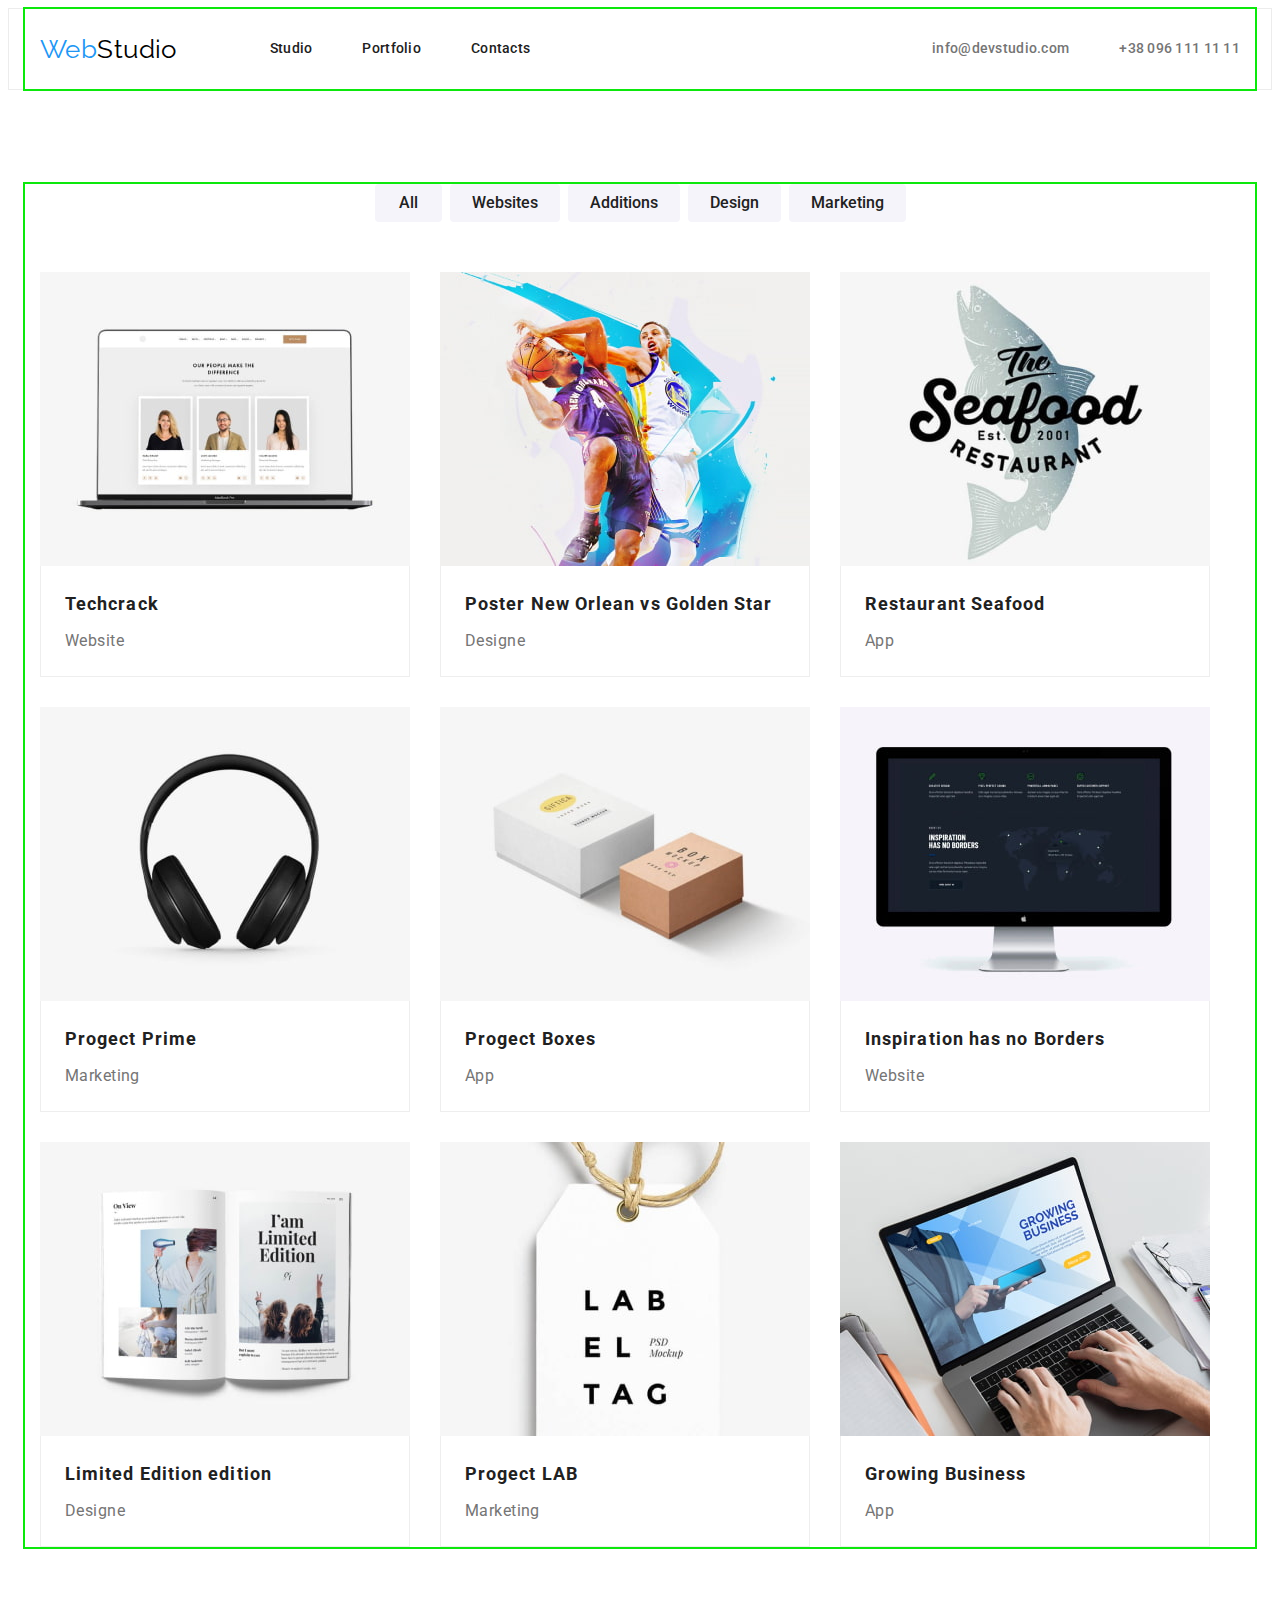
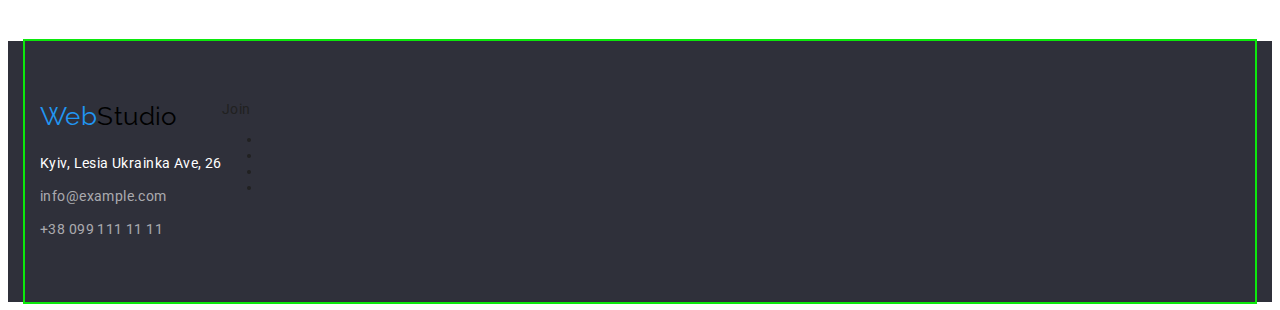
==== portfolio.html @ e5a529a4 "Create" ====
<!doctype html>
<html lang="en">

<head>
  <meta charset="UTF-8">
  <meta name="viewport" content="width=device-width, initial-scale=1.0">
  <title>markup-hw-02</title>

  <link rel="preconnect" href="https://fonts.googleapis.com">
  <link rel="preconnect" href="https://fonts.gstatic.com" crossorigin>
  <link href="https://fonts.googleapis.com/css2?family=Raleway:wght@700&family=Roboto:wght@400;500;700;900&display=swap"
    rel="stylesheet">
  
  <link rel="stylesheet" href="https://cdnjs.cloudflare.com/ajax/libs/modern-normalize/1.1.0/modern-normalize.min.css"
    integrity="sha512-wpPYUAdjBVSE4KJnH1VR1HeZfpl1ub8YT/NKx4PuQ5NmX2tKuGu6U/JRp5y+Y8XG2tV+wKQpNHVUX03MfMFn9Q=="
    crossorigin="anonymous" referrerpolicy="no-referrer">
  
  <link rel="stylesheet" href="./css/styles.css">
</head>

<body>

  <header class="header">
    <div class="main-nav container">
  
      <a href="" class="logo"><span class="logo-accent">Web</span>Studio</a>
  
      <nav>
        <ul class="nav list">
          <li class="nav-item">
            <a href="./index.html" class="nav-item-link">Studio</a>
          </li>
          <li class="nav-item">
            <a href="./portfolio.html" class="nav-item-link active">Portfolio</a>
          </li>
          <li class="nav-item">
            <a href="" class="nav-item-link">Contacts</a>
          </li>
        </ul>
      </nav>
  
      <ul class="contacts list">
        <li class="contacts-item">
          <a href="mailto:info@devstudio.com" class="contacts-item-link">info@devstudio.com</a>
        </li>
        <li class="contacts-item">
          <a href="tel:+380961111111" class="contacts-item-link">+38 096 111 11 11</a>
        </li>
      </ul>
    </div>
  </header>

  <main>
    <!-- <h1 class="hidden">Portfolio</h1> -->
  
    <section class="section">
      <!-- <h2 class="hidden">Filter of works</h2> -->
      <div class="container">
        <ul class="filter-list list">

          <li>
            <button type="button" class="button">All</button>
          </li>

          <li>
            <button type="button" class="button">Websites</button>
          </li>

          <li>
            <button type="button" class="button">Additions</button>
          </li>

          <li>
            <button type="button" class="button">Design</button>
          </li>

          <li>
            <button type="button" class="button">Marketing</button>
          </li>
        </ul>   


      
        <ul class="portfolio list">
          <li class="portfolio-item">
            <a href="" class="portfolio-item-link">
              <img src="./img/portfolio/tech.jpg" alt="the promo site on a laptop" class="img">
              
              <div class="portfolio-item-link-content">
                <h3 class="title">Techcrack</h3>
                <p class="descr">Website</p>
              </div>

            </a>
          </li>
        
          <li class="portfolio-item">
            <a href="" class="portfolio-item-link">
              <img src="./img/portfolio/new-orleans.jpg" alt="two basketball players" class="img">
              
              <div class="portfolio-item-link-content">
                <h3 class="title">Poster New Orlean vs Golden Star</h3>
                <p class="descr">Designe</p>
              </div>

            </a>
          </li>
        
          <li class="portfolio-item">
            <a href="" class="portfolio-item-link">
            <img src="./img/portfolio/seafood.jpg" alt="the logo seafood restaurant" class="img">
              
              <div class="portfolio-item-link-content">
                <h3 class="title">Restaurant Seafood</h3>
                <p class="descr">App</p>
              </div>

            </a>
          </li>
        
          <li class="portfolio-item">
            <a href="" class="portfolio-item-link">
              <img src="./img/portfolio/prime.jpg" alt="headphones" class="img">
              
              <div class="portfolio-item-link-content">
                <h3 class="title">Progect Prime</h3>
                <p class="descr">Marketing</p>
              </div>

            </a>
          </li>
        
          <li class="portfolio-item">
            <a href="" class="portfolio-item-link">
              <img src="./img/portfolio/boxes.jpg" alt="two boxes" class="img">
              
              <div class="portfolio-item-link-content">
                <h3 class="title">Progect Boxes</h3>
                <p class="descr">App</p>
              </div>

            </a>
          </li>
        
          <li class="portfolio-item">
            <a href="" class="portfolio-item-link">
              <img src="./img/portfolio/inspiration.jpg" alt="the site on a monitor screen" class="img">
              
              <div class="portfolio-item-link-content">
                <h3 class="title">Inspiration has no Borders</h3>
                <p class="descr">Website</p>
              </div>

            </a>
          </li>
        
          <li class="portfolio-item">
            <a href="" class="portfolio-item-link">
              <img src="./img/portfolio/limited-edition.jpg" alt="an opened magazine" class="img">
              
              <div class="portfolio-item-link-content">
                <h3 class="title">Limited Edition edition</h3>
                <p class="descr">Designe</p>
              </div>

            </a>
          </li>
        
          <li class="portfolio-item">
            <a href="" class="portfolio-item-link">
              <img src="./img/portfolio/lab.jpg" alt="a label with the logo" class="img">
              
              <div class="portfolio-item-link-content">
                <h3 class="title">Progect LAB</h3>
                <p class="descr">Marketing</p>
              </div>

            </a>
          </li>
        
          <li class="portfolio-item">
            <a href="" class="portfolio-item-link">
              <img src="./img/portfolio/growing-business.jpg" alt="heands that print on a laptop" class="img">
              
              <div class="portfolio-item-link-content">
                <h3 class="title">Growing Business</h3>
                <p class="descr">App</p>
              </div>
            </a>
          </li>
        </ul>
      </div>
    </section>
  </main>

  <footer class="footer">
    <div class="footer-page container">
      <div class="footer-page-contacts">
        <a href="" class="logo"><span class="logo-accent">Web</span>Studio</a>
        <address>
          <a href="" class="footer-page-contacts-adress">Kyiv, Lesia Ukrainka Ave, 26</a>
          <a href="mailto:info@example.com" class="footer-page-contacts-link">info@example.com</a>
          <a href="tel:+380991111111" class="footer-page-contacts-link">+38 099 111 11 11</a>
        </address>
      </div>
  
      <div>
        <p>Join</p>
        <ul>
          <li><a href=""></a></li>
          <li><a href=""></a></li>
          <li><a href=""></a></li>
          <li><a href=""></a></li>
        </ul>
      </div>
    </div>
  </footer>






</body>

</html>
---- css/styles.css ----
:root {
  --primary-text-color: #757575;
  --accent-color: #2196f3;
  --primary-white-color: #ffffff; 
}

body {
  font-family: "Roboto", sans-serif;
  font-size: 14px;
  letter-spacing: 0.03em;
  list-style-type: none;
  color: #212121;
  background-color: var(--primary-white-color);
}

/* utilities */

.container {
  width: 1200px;
  margin: 0 auto;
  padding: 0 15px;

  outline: 2px solid rgb(12, 232, 12);
}

.section {
  padding-top: 94px;
  padding-bottom: 94px;
}

.list {
  margin: 0;
  padding: 0;
  list-style: none;
}

h1,
h2,
h3,
h4,
h5,
h6,
p {
  margin: 0;
  padding: 0;
}

.logo {
  font-family: "Raleway", sans-serif;
  font-size: 26px;
  line-height: 1.19;
  color: #000000;
  text-decoration: none;
}

.logo-accent {
  color: var(--accent-color);
}

.img {
  display: block;
  max-width: 100%;
}

.hidden {
  margin: 0;
  visibility: hidden;
}

.active {
  color: var(--accent-color);
}

/* Studio page */

/* header */

.header {
  background-color: var(--primary-white-color);
  border: 1px solid #ececec;
}

.main-nav {
  display: flex;
  align-items: center;
}

.nav {
  display: flex;
  margin-left: 93px;

  font-weight: 500;
  line-height: 1.14;
  letter-spacing: 0.02em;
}

.nav-item:not(:first-child) {
  margin-left: 50px;
}

.nav-item-link {
  display: block;
  padding-top: 32px;
  padding-bottom: 32px;

  color: #212121;
  text-decoration: none;
}

.nav-item-link:hover,
.nav-item-link:focus {
  color: var(--accent-color);
}

.contacts {
  display: flex;
  margin-left: auto;

  font-weight: 500;
  line-height: 1.14;
  letter-spacing: 0.02em;
}

.contacts-item:not(:first-child) {
  margin-left: 50px;
}

.contacts-item-link {
  display: block;
  padding-top: 32px;
  padding-bottom: 32px;

  color: var(--primary-text-color);
  text-decoration: none;
}

.contacts-item-link:hover,
.contacts-item-link:focus {
  color: var(--accent-color);
}

/* hero */

.hero {
  text-align: center;
  background-color: #2f303a;
}

.hero-title {
  margin-bottom: 30px;

  font-weight: 900;
  font-size: 44px;
  line-height: 1.36;
  letter-spacing: 0.06em;
  text-transform: uppercase;
  color: var(--primary-white-color);
}

.hero-button {
  min-width: 216px;
  padding: 10px 32px;

  font-family: "Roboto", sans-serif;
  font-weight: 700;
  font-size: 16px;
  line-height: 1.88;
  text-align: center;
  letter-spacing: 0.06em;
  color: var(--primary-white-color);

  background-color: var(--accent-color);
  border-style: none;
  box-shadow: 0px 4px 4px rgba(0, 0, 0, 0.15);
  border-radius: 4px;
  cursor: pointer;
}

/* features */

.features-list {
  display: flex;
  flex-wrap: wrap;
  column-gap: 30px;
  align-items: flex-start;
}

.features-list-item {
  flex-basis: calc((100% - 3 * 30px) / 4);
}

.features-list-item-title {  
  margin-bottom: 10px;

  font-weight: 700;
  line-height: 1.14;
  text-transform: uppercase;
}

.features-list-item-descr {
  line-height: 1.71;
  color: var(--primary-text-color);
}

/* services */

.services.section {
  padding-top: 0;
}

.services-title,
.team-title,
.customers-title {  
  margin-bottom: 50px;

  font-weight: 700;
  font-size: 36px;
  line-height: 1.17;
  text-align: center;
}

.services-list {
  display: flex;
  flex-wrap: wrap;
  column-gap: 30px;
}

.services-list-item {
  flex-basis: calc((100% - 2 * 30px) / 3);
}

/* team */

.team {
  background-color: #f5f4fa;
}

.team-list {
  display: flex;
  flex-wrap: wrap;
  column-gap: 30px;
}

.team-list-item {
  flex-basis: calc((100% - 3 * 30px) / 4);

  background: var(--primary-white-color);
  box-shadow: 0px 1px 3px rgba(0, 0, 0, 0.12), 
              0px 1px 1px rgba(0, 0, 0, 0.14),
              0px 2px 1px rgba(0, 0, 0, 0.2);
  border-radius: 0px 0px 4px 4px;
}

.team-list-item .img {
  margin-bottom: 30px;
}

.team-list-item-title { 
  margin-bottom: 10px;

  font-weight: 500;
  font-size: 16px;
  line-height: 1.19;
  text-align: center;
  color: #212121;
}

.team-list-item-descr {
  margin-top: 0;
  margin-bottom: 16px;

  font-size: 16px;
  line-height: 1.19;
  text-align: center;
  color: var(--primary-text-color);
}

/* regular customers */

.customers-list {
  display: flex;
  flex-wrap: wrap;
  column-gap: 30px;
}

.customers-list-item {
  flex-basis: calc((100% - 5 * 30px) / 6);
}

/* footer */

.footer {
  background: #2f303a;
}

.footer .container {
  padding-top: 60px;
  padding-bottom: 60px;
}

.footer-page {
  display: flex;
}

.footer-page-contacts .logo {
  display: block;
  margin-bottom: 20px;
}

.footer-page-contacts-adress {
  display: inline-block;
  font-style: normal;
  font-size: 14px;
  line-height: 1.71;
  color: var(--primary-white-color);
  text-decoration: none;
}

.footer-page-contacts-link {
  display: block;
  font-style: normal;
  font-size: 14px;
  line-height: 1.71;
  color: rgba(255, 255, 255, 0.6);
  text-decoration: none;
}

.footer-page-contacts-link:not(:first-child) {
  margin-top: 9px;
}

.footer-contacts-link:hover,
.footer-contacts-link:focus {
  color: var(--accent-color);
}

/* Portfolio page */

/* filter */

.filter-list {
  display: flex;
  justify-content: center;
  flex-wrap: wrap;
  column-gap: 8px;
  margin-bottom: 50px;
}

.filter-list .button {
  min-width: 67px;
  padding: 6px 22px;

  font-family: "Roboto", sans-serif;
  font-weight: 500;
  font-size: 16px;
  line-height: 1.62;
  text-align: center;
  color: #212121;

  background: #f5f4fa;
  border: none;
  border-radius: 4px;

  cursor: pointer;
}

.filter-list-item .button:hover {
  color: var(--primary-white-color);
  background-color: var(--accent-color);
  box-shadow: 0px 3px 1px rgba(0, 0, 0, 0.1), 
              0px 1px 2px rgba(0, 0, 0, 0.08),
              0px 2px 2px rgba(0, 0, 0, 0.12);
}

/* portfolio */

.portfolio {
  display: flex;
  flex-wrap: wrap;
  gap: 30px;
}

.portfolio-item-link { 
  text-decoration: none;
}

.portfolio-item-link-content {
  padding: 20px 24px;
  border-left: 1px solid #eeeeee;
  border-right: 1px solid #eeeeee;
  border-bottom: 1px solid #eeeeee;  
}

.portfolio-item-link-content .title {  
  margin-bottom: 4px;
  font-size: 18px;
  line-height: 2;
  letter-spacing: 0.06em;
  color: #212121;
}

.portfolio-item-link-content .descr {
  font-size: 16px;
  line-height: 1.88;
  color: var(--primary-text-color);
}
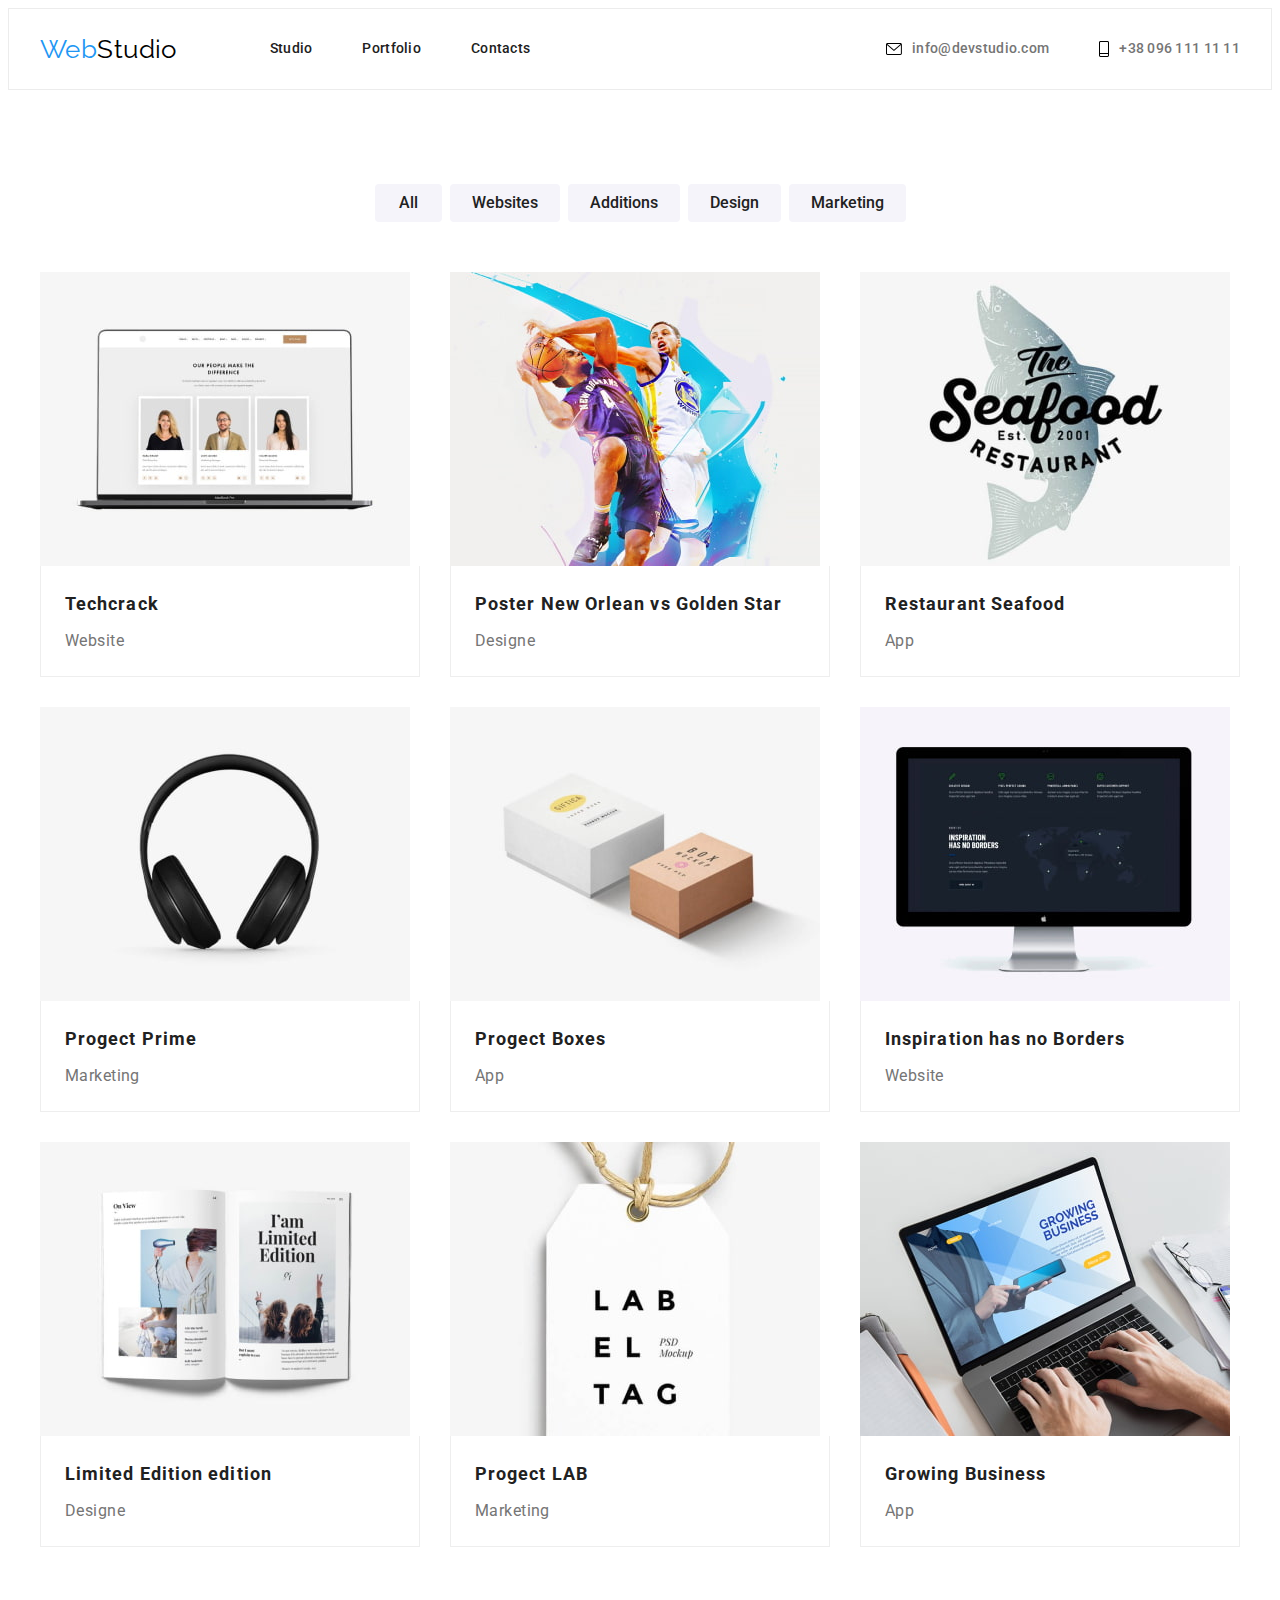
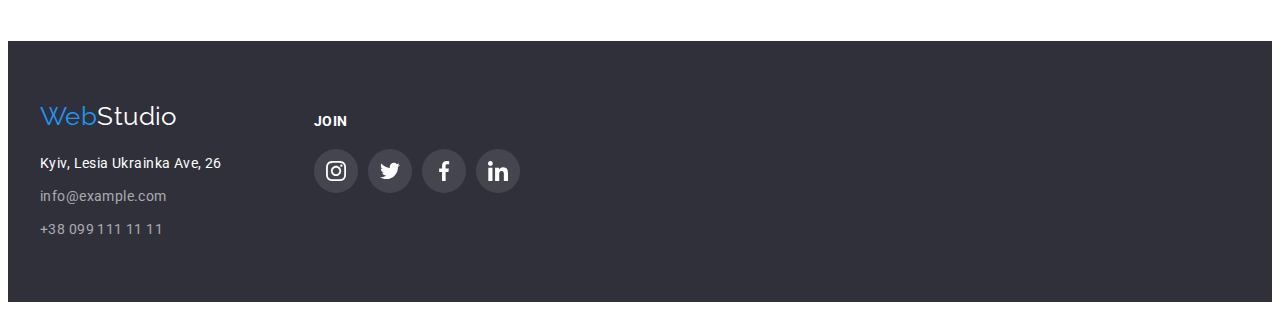
==== commit f57ff312: "Add decoration effects and elements" ====
--- a/portfolio.html
+++ b/portfolio.html
@@ -22,16 +22,15 @@
 
   <header class="header">
     <div class="main-nav container">
-  
       <a href="" class="logo"><span class="logo-accent">Web</span>Studio</a>
   
       <nav>
         <ul class="nav list">
           <li class="nav-item">
-            <a href="./index.html" class="nav-item-link">Studio</a>
+            <a href="./index.html" class="nav-item-link active">Studio</a>
           </li>
           <li class="nav-item">
-            <a href="./portfolio.html" class="nav-item-link active">Portfolio</a>
+            <a href="./portfolio.html" class="nav-item-link">Portfolio</a>
           </li>
           <li class="nav-item">
             <a href="" class="nav-item-link">Contacts</a>
@@ -41,20 +40,30 @@
   
       <ul class="contacts list">
         <li class="contacts-item">
-          <a href="mailto:info@devstudio.com" class="contacts-item-link">info@devstudio.com</a>
+          <a href="mailto:info@devstudio.com" class="contacts-item-link">
+            <svg class="icon-mail">
+              <use href="./img/icon-sprite.svg#icon-mail"></use>
+            </svg>
+            info@devstudio.com</a>
         </li>
+  
         <li class="contacts-item">
-          <a href="tel:+380961111111" class="contacts-item-link">+38 096 111 11 11</a>
+          <a href="tel:+380961111111" class="contacts-item-link">
+            <svg class="icon-phone">
+              <use href="./img/icon-sprite.svg#icon-phone"></use>
+            </svg>
+            +38 096 111 11 11
+          </a>
         </li>
       </ul>
     </div>
   </header>
 
   <main>
-    <!-- <h1 class="hidden">Portfolio</h1> -->
+    <h1 class="visually-hidden">Portfolio</h1>
   
     <section class="section">
-      <!-- <h2 class="hidden">Filter of works</h2> -->
+      <h2 class="visually-hidden">Filter of works</h2>
       <div class="container">
         <ul class="filter-list list">
 
@@ -204,14 +213,44 @@
         </address>
       </div>
   
-      <div>
-        <p>Join</p>
-        <ul>
-          <li><a href=""></a></li>
-          <li><a href=""></a></li>
-          <li><a href=""></a></li>
-          <li><a href=""></a></li>
+      <div class="footer-page-links">
+        <p class="title">Join</p>
+  
+        <ul class="items list">
+          <li>
+            <a href="https://www.instagram.com/" class="socials-icon-bg">
+              <svg class="socials-icon">
+                <use href="./img/icon-sprite.svg#icon-instagram"></use>
+              </svg>
+            </a>
+          </li>
+  
+          <li>
+            <a href="https://twitter.com/" class="socials-icon-bg">
+              <svg class="socials-icon">
+                <use href="./img/icon-sprite.svg#icon-twitter"></use>
+              </svg>
+            </a>
+          </li>
+  
+          <li>
+            <a href="https://www.facebook.com/" class="socials-icon-bg">
+              <svg class="socials-icon">
+                <use href="./img/icon-sprite.svg#icon-facebook"></use>
+              </svg>
+            </a>
+          </li>
+  
+          <li>
+            <a href="https://www.linkedin.com/" class="socials-icon-bg">
+              <svg class="socials-icon">
+                <use href="./img/icon-sprite.svg#icon-linkedin"></use>
+              </svg>
+            </a>
+          </li>
         </ul>
+        </li>
+  
       </div>
     </div>
   </footer>
--- a/css/styles.css
+++ b/css/styles.css
@@ -1,7 +1,7 @@
 :root {
   --primary-text-color: #757575;
   --accent-color: #2196f3;
-  --primary-white-color: #ffffff; 
+  --primary-white-color: #ffffff;
 }
 
 body {
@@ -20,7 +20,7 @@
   margin: 0 auto;
   padding: 0 15px;
 
-  outline: 2px solid rgb(12, 232, 12);
+  /* outline: 2px solid rgb(12, 232, 12); */
 }
 
 .section {
@@ -62,9 +62,18 @@
   max-width: 100%;
 }
 
-.hidden {
-  margin: 0;
-  visibility: hidden;
+.visually-hidden {
+  position: absolute;
+  width: 1px;
+  height: 1px;
+  margin: -1px;
+  border: 0;
+  padding: 0;
+
+  white-space: nowrap;
+  clip-path: inset(100%);
+  clip: rect(0 0 0 0);
+  overflow: hidden;
 }
 
 .active {
@@ -125,10 +134,24 @@
   margin-left: 50px;
 }
 
+.icon-mail {
+  width: 16px;
+  height: 12px;
+  margin-right: 10px;
+}
+
+.icon-phone {
+  width: 10px;
+  height: 16px;
+  margin-right: 10px;
+}
+
 .contacts-item-link {
-  display: block;
+  display: flex;
+  align-items: center;
   padding-top: 32px;
   padding-bottom: 32px;
+  
 
   color: var(--primary-text-color);
   text-decoration: none;
@@ -137,17 +160,35 @@
 .contacts-item-link:hover,
 .contacts-item-link:focus {
   color: var(--accent-color);
+  fill: var(--accent-color);
 }
 
 /* hero */
 
 .hero {
+  max-width: 1600px;
+  height: 600px;
+  margin-left: auto;
+  margin-right: auto;
+  padding: 200px 0;
+
   text-align: center;
-  background-color: #2f303a;
+
+  background-color: #c4c4c4;
+  background-image: linear-gradient(
+      rgba(47, 48, 58, 0.4),
+      rgba(47, 48, 58, 0.4)
+    ),
+    url(../img/hero.jpg);
+  background-repeat: no-repeat;
+  background-position: center;
+  border: 1px solid #000000;
+  box-shadow: 0px 4px 4px rgba(0, 0, 0, 0.25);
 }
 
 .hero-title {
-  margin-bottom: 30px;
+  margin: 0 auto 30px auto;
+  max-width: 696px;
 
   font-weight: 900;
   font-size: 44px;
@@ -165,7 +206,6 @@
   font-weight: 700;
   font-size: 16px;
   line-height: 1.88;
-  text-align: center;
   letter-spacing: 0.06em;
   color: var(--primary-white-color);
 
@@ -180,16 +220,34 @@
 
 .features-list {
   display: flex;
+  align-items: flex-start;
   flex-wrap: wrap;
   column-gap: 30px;
-  align-items: flex-start;
+  
 }
 
 .features-list-item {
   flex-basis: calc((100% - 3 * 30px) / 4);
 }
 
-.features-list-item-title {  
+.features-list-item-bg {
+  display: flex;
+  justify-content: center;
+  align-items: center;
+  width: 270px;
+  height: 120px;
+  margin-bottom: 30px;
+
+  background-color: #f5f4fa;
+  border-radius: 4px;
+}
+
+.features-list-item-bg .icon {
+  width: 70px;
+  height: 70px;
+}
+
+.features-list-item-title {
   margin-bottom: 10px;
 
   font-weight: 700;
@@ -210,7 +268,7 @@
 
 .services-title,
 .team-title,
-.customers-title {  
+.customers-title {
   margin-bottom: 50px;
 
   font-weight: 700;
@@ -245,9 +303,8 @@
   flex-basis: calc((100% - 3 * 30px) / 4);
 
   background: var(--primary-white-color);
-  box-shadow: 0px 1px 3px rgba(0, 0, 0, 0.12), 
-              0px 1px 1px rgba(0, 0, 0, 0.14),
-              0px 2px 1px rgba(0, 0, 0, 0.2);
+  box-shadow: 0px 1px 3px rgba(0, 0, 0, 0.12), 0px 1px 1px rgba(0, 0, 0, 0.14),
+    0px 2px 1px rgba(0, 0, 0, 0.2);
   border-radius: 0px 0px 4px 4px;
 }
 
@@ -255,7 +312,7 @@
   margin-bottom: 30px;
 }
 
-.team-list-item-title { 
+.team-list-item-title {
   margin-bottom: 10px;
 
   font-weight: 500;
@@ -275,6 +332,37 @@
   color: var(--primary-text-color);
 }
 
+.team-list-item .socials {
+  display: flex;
+  padding-left: 32px;
+  padding-right: 32px;
+  padding-bottom: 30px;
+  column-gap: 10px;
+}
+
+.socials-icon-bg {
+  display: flex;
+  justify-content: center;
+  align-items: center;
+  width: 44px;
+  height: 44px;
+  
+  background-color: var(--primary-white-color);
+  border-radius: 50%;
+  fill: #afb1b8;
+}
+
+.socials-icon {
+  width: 20px;
+  height: 20px;
+}
+
+.socials-icon-bg:hover,
+.socials-icon-bg:focus {
+  background-color: var(--accent-color);
+  fill: var(--primary-white-color);
+}
+
 /* regular customers */
 
 .customers-list {
@@ -285,6 +373,29 @@
 
 .customers-list-item {
   flex-basis: calc((100% - 5 * 30px) / 6);
+}
+
+.customers-list-item-bg {
+  display: flex;
+  justify-content: center;
+  align-items: center;
+  width: 170px;
+  height: 92px;
+  
+  border: 1px solid #afb1b8;
+  border-radius: 4px;
+  fill: #afb1b8;
+}
+
+.customers-list-item-icon {
+  width: 106px;
+  height: 60px;
+}
+
+.customers-list-item-bg:hover,
+.customers-list-item-bg:focus {
+  fill: var(--accent-color);
+  border: 1px solid var(--accent-color);
 }
 
 /* footer */
@@ -300,11 +411,13 @@
 
 .footer-page {
   display: flex;
+  column-gap: 92px;
 }
 
 .footer-page-contacts .logo {
   display: block;
   margin-bottom: 20px;
+  color: var(--primary-white-color);
 }
 
 .footer-page-contacts-adress {
@@ -334,6 +447,39 @@
   color: var(--accent-color);
 }
 
+.footer-page-links {
+  padding-top: 12px;
+}
+
+.footer-page-links .title {
+  margin-bottom: 20px;
+
+  font-family: "Roboto";
+  font-style: normal;
+  font-weight: 700;
+  font-size: 14px;
+  line-height: 16px;
+  letter-spacing: 0.03em;
+  text-transform: uppercase;
+
+  color: #ffffff;
+}
+
+.footer-page-links .items {
+  display: flex;
+  column-gap: 10px;
+}
+
+.items .socials-icon-bg {
+  background: rgba(255, 255, 255, 0.1);
+  fill: var(--primary-white-color);
+}
+
+.items .socials-icon-bg:hover,
+.items .socials-icon-bg:focus {
+  background-color: var(--accent-color);
+}
+
 /* Portfolio page */
 
 /* filter */
@@ -364,12 +510,11 @@
   cursor: pointer;
 }
 
-.filter-list-item .button:hover {
+.filter-list .button:hover {
   color: var(--primary-white-color);
   background-color: var(--accent-color);
-  box-shadow: 0px 3px 1px rgba(0, 0, 0, 0.1), 
-              0px 1px 2px rgba(0, 0, 0, 0.08),
-              0px 2px 2px rgba(0, 0, 0, 0.12);
+  box-shadow: 0px 3px 1px rgba(0, 0, 0, 0.1), 0px 1px 2px rgba(0, 0, 0, 0.08),
+    0px 2px 2px rgba(0, 0, 0, 0.12);
 }
 
 /* portfolio */
@@ -380,7 +525,18 @@
   gap: 30px;
 }
 
-.portfolio-item-link { 
+.portfolio-item {
+  width: calc((100% - 2 * 30px)/3);
+}
+
+.portfolio-item:hover {
+  background: #ffffff;
+  border: 1px solid #eeeeee;
+  box-shadow: 0px 1px 1px rgba(0, 0, 0, 0.12), 0px 4px 4px rgba(0, 0, 0, 0.06),
+    1px 4px 6px rgba(0, 0, 0, 0.16);
+}
+
+.portfolio-item-link {
   text-decoration: none;
 }
 
@@ -388,10 +544,10 @@
   padding: 20px 24px;
   border-left: 1px solid #eeeeee;
   border-right: 1px solid #eeeeee;
-  border-bottom: 1px solid #eeeeee;  
-}
-
-.portfolio-item-link-content .title {  
+  border-bottom: 1px solid #eeeeee;
+}
+
+.portfolio-item-link-content .title {
   margin-bottom: 4px;
   font-size: 18px;
   line-height: 2;
